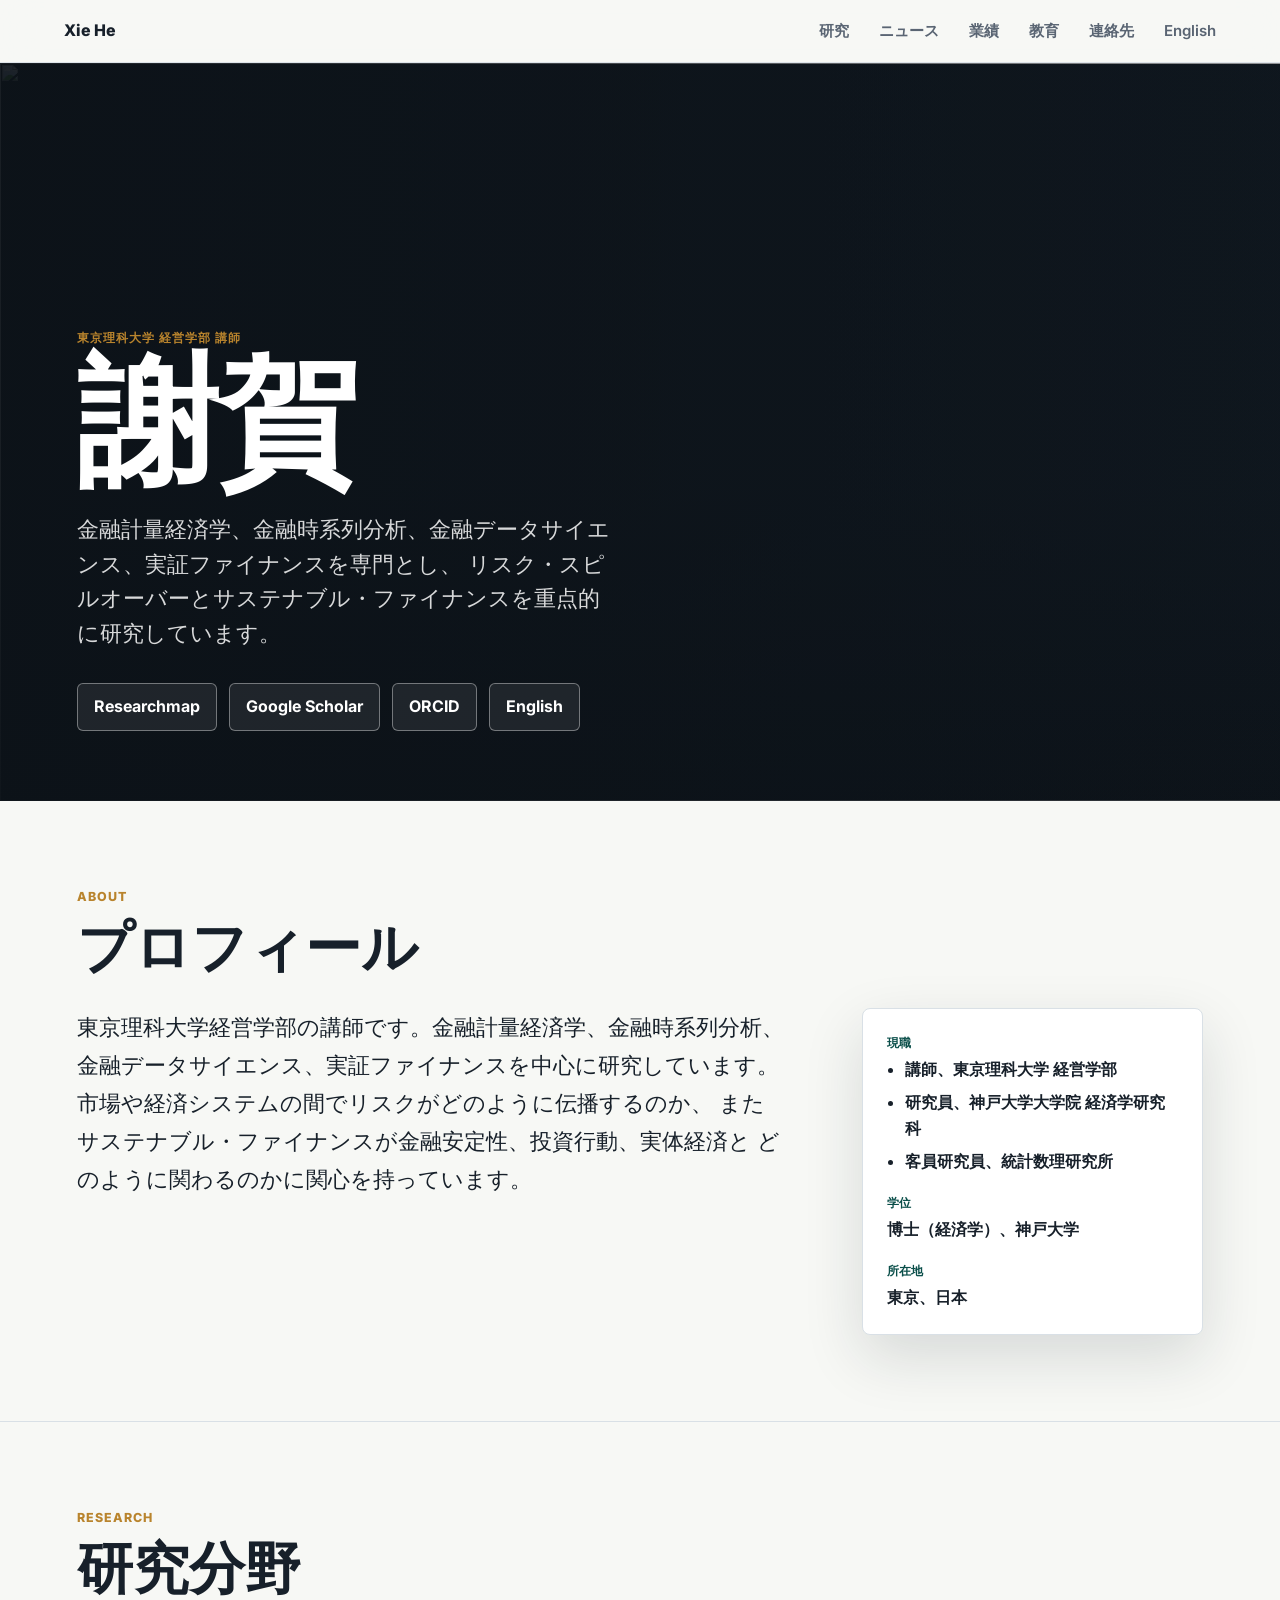
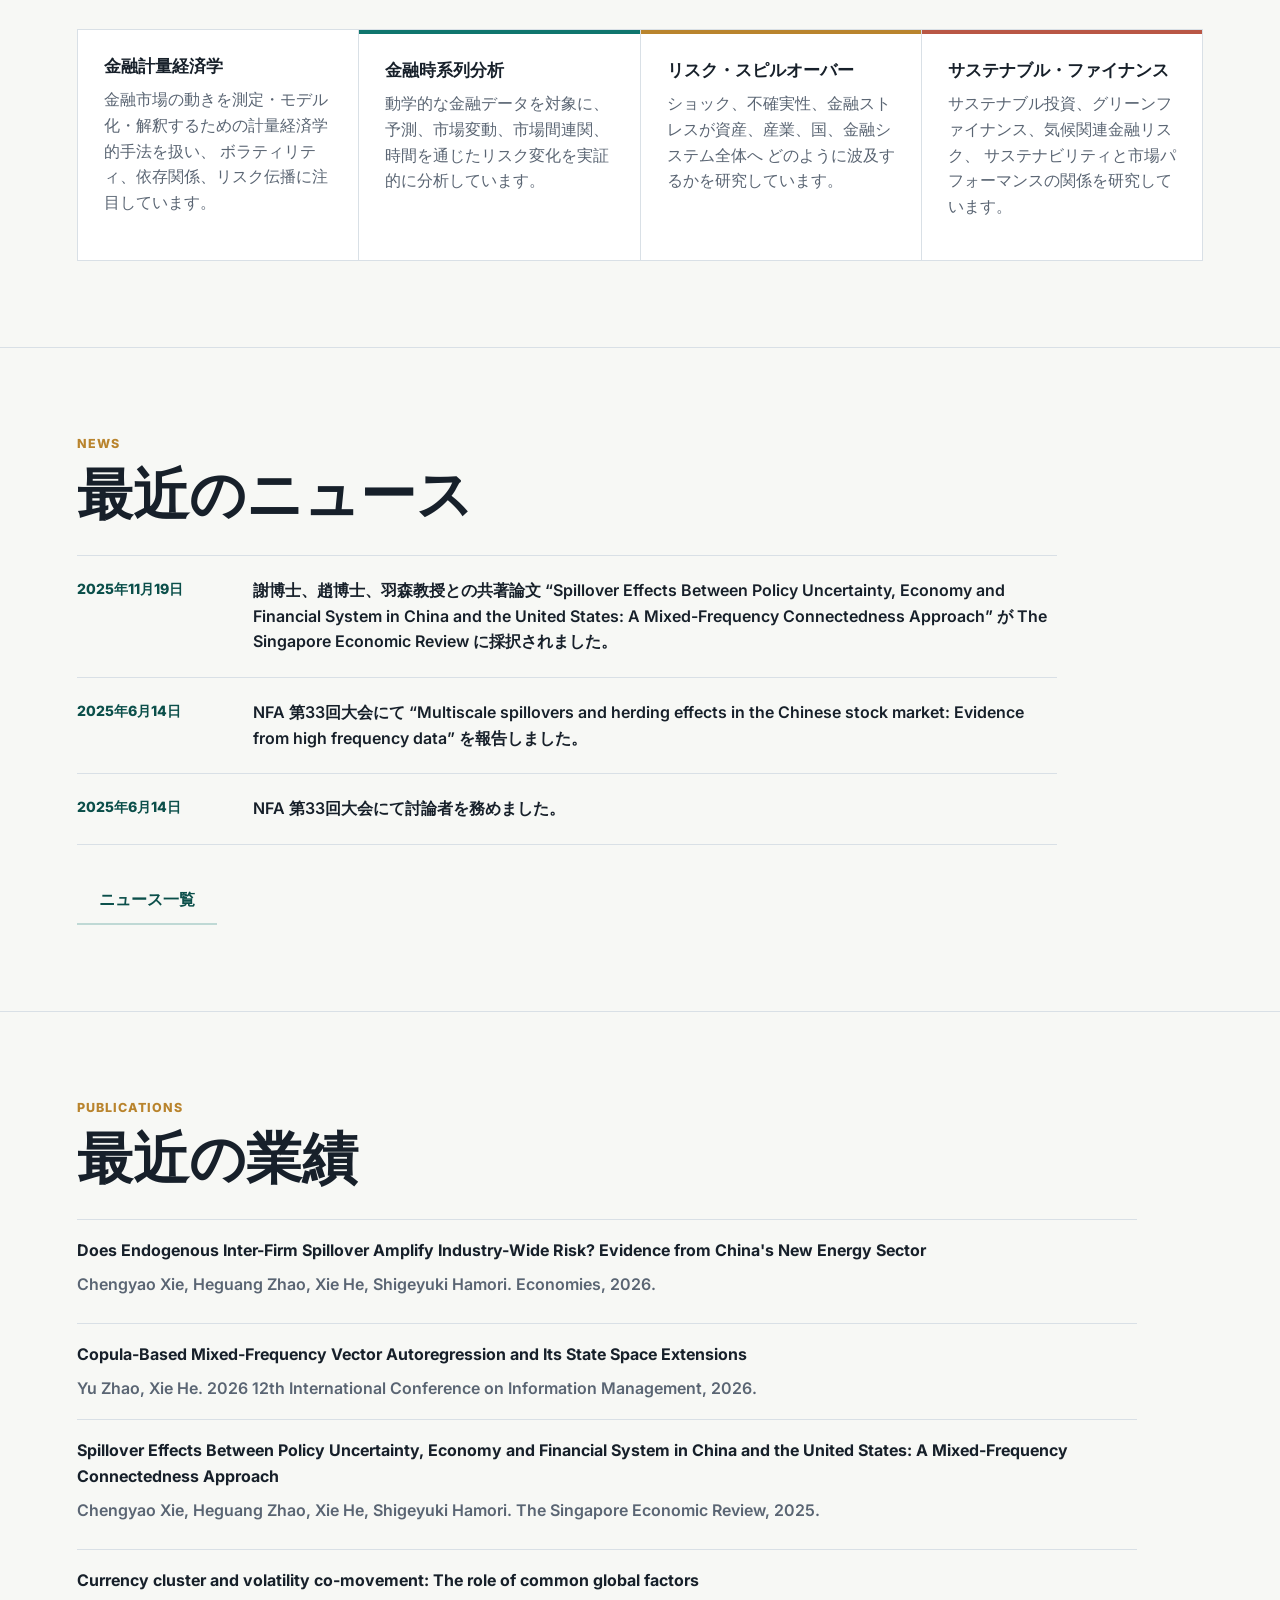
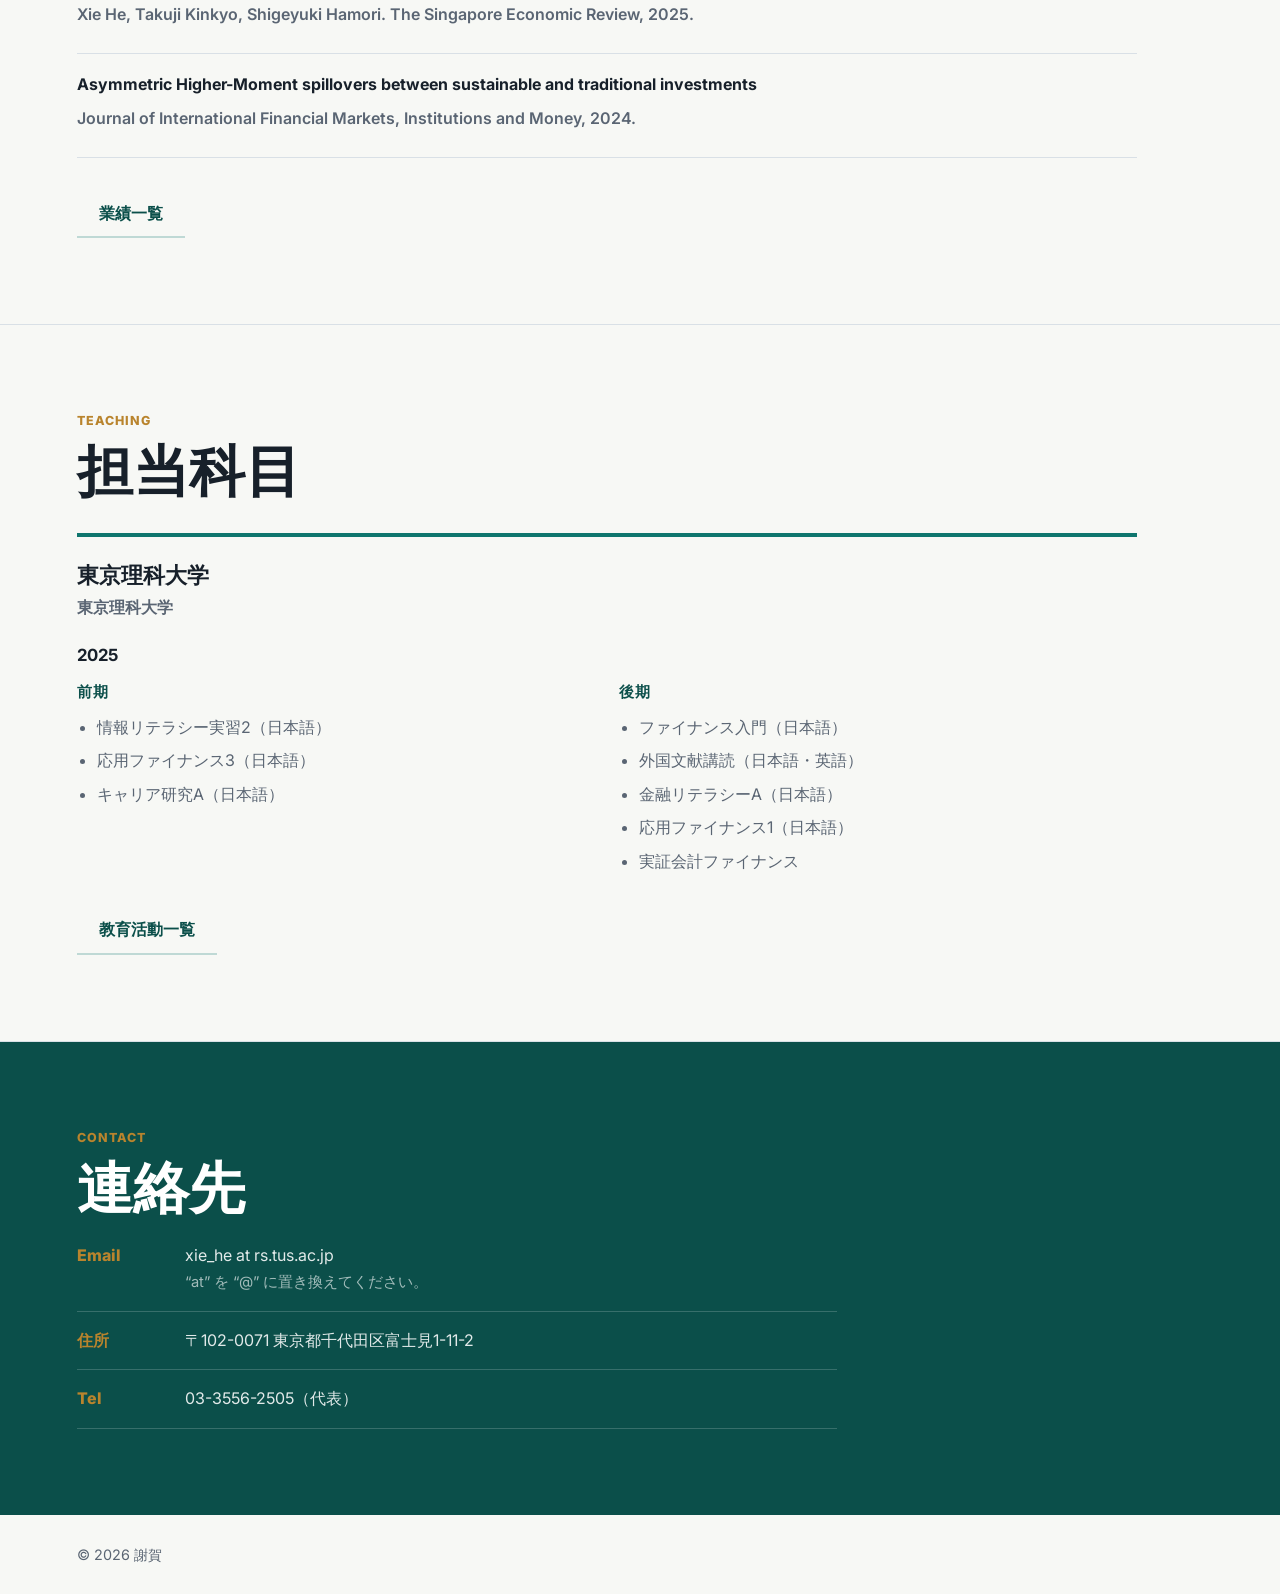
==== ja/index.html @ 9b055ab9 "Add Japanese version of academic site" ====
<!doctype html>
<html lang="ja">
  <head>
    <meta charset="utf-8">
    <meta name="viewport" content="width=device-width, initial-scale=1">
    <meta
      name="description"
      content="東京理科大学 経営学部 講師 謝賀の個人研究ウェブサイト。"
    >
    <title>謝賀 | 研究ウェブサイト</title>
    <link rel="preconnect" href="https://fonts.googleapis.com">
    <link rel="preconnect" href="https://fonts.gstatic.com" crossorigin>
    <link
      href="https://fonts.googleapis.com/css2?family=Inter:wght@400;500;600;700;800&family=Source+Serif+4:opsz,wght@8..60,600;8..60,700&display=swap"
      rel="stylesheet"
    >
    <link rel="stylesheet" href="../styles.css">
  </head>
  <body>
    <header class="site-header">
      <a class="brand" href="#top">Xie He</a>
      <nav class="nav" aria-label="主要ナビゲーション">
        <a href="#research">研究</a>
        <a href="#news">ニュース</a>
        <a href="#publications">業績</a>
        <a href="#teaching">教育</a>
        <a href="#contact">連絡先</a>
        <a href="../index.html">English</a>
      </nav>
    </header>

    <main id="top">
      <section class="hero" aria-labelledby="hero-title">
        <div class="hero-media" aria-hidden="true">
          <img src="../assets/xie-he-portrait.jpg" alt="">
        </div>
        <div class="hero-content">
          <p class="eyebrow">東京理科大学 経営学部 講師</p>
          <h1 id="hero-title">謝賀</h1>
          <p class="hero-summary">
            金融計量経済学、金融時系列分析、金融データサイエンス、実証ファイナンスを専門とし、
            リスク・スピルオーバーとサステナブル・ファイナンスを重点的に研究しています。
          </p>
          <div class="hero-actions" aria-label="プロフィールリンク">
            <a href="https://researchmap.jp/xie_he" target="_blank" rel="noreferrer">Researchmap</a>
            <a href="https://scholar.google.com/citations?user=bqwHCJ0AAAAJ&hl" target="_blank" rel="noreferrer">Google Scholar</a>
            <a href="https://orcid.org/0009-0007-1790-4005" target="_blank" rel="noreferrer">ORCID</a>
            <a href="../index.html">English</a>
          </div>
        </div>
      </section>

      <section class="intro band" aria-labelledby="about-title">
        <div class="section-heading">
          <p class="section-kicker">About</p>
          <h2 id="about-title">プロフィール</h2>
        </div>
        <div class="intro-grid">
          <p>
            東京理科大学経営学部の講師です。金融計量経済学、金融時系列分析、
            金融データサイエンス、実証ファイナンスを中心に研究しています。
            市場や経済システムの間でリスクがどのように伝播するのか、
            またサステナブル・ファイナンスが金融安定性、投資行動、実体経済と
            どのように関わるのかに関心を持っています。
          </p>
          <dl class="facts">
            <div>
              <dt>現職</dt>
              <dd>
                <ul>
                  <li>講師、東京理科大学 経営学部</li>
                  <li>研究員、神戸大学大学院 経済学研究科</li>
                  <li>客員研究員、統計数理研究所</li>
                </ul>
              </dd>
            </div>
            <div>
              <dt>学位</dt>
              <dd>博士（経済学）、神戸大学</dd>
            </div>
            <div>
              <dt>所在地</dt>
              <dd>東京、日本</dd>
            </div>
          </dl>
        </div>
      </section>

      <section id="research" class="band" aria-labelledby="research-title">
        <div class="section-heading">
          <p class="section-kicker">Research</p>
          <h2 id="research-title">研究分野</h2>
        </div>
        <div class="research-list">
          <article>
            <h3>金融計量経済学</h3>
            <p>
              金融市場の動きを測定・モデル化・解釈するための計量経済学的手法を扱い、
              ボラティリティ、依存関係、リスク伝播に注目しています。
            </p>
          </article>
          <article>
            <h3>金融時系列分析</h3>
            <p>
              動学的な金融データを対象に、予測、市場変動、市場間連関、
              時間を通じたリスク変化を実証的に分析しています。
            </p>
          </article>
          <article>
            <h3>リスク・スピルオーバー</h3>
            <p>
              ショック、不確実性、金融ストレスが資産、産業、国、金融システム全体へ
              どのように波及するかを研究しています。
            </p>
          </article>
          <article>
            <h3>サステナブル・ファイナンス</h3>
            <p>
              サステナブル投資、グリーンファイナンス、気候関連金融リスク、
              サステナビリティと市場パフォーマンスの関係を研究しています。
            </p>
          </article>
        </div>
      </section>

      <section id="news" class="band news" aria-labelledby="news-title">
        <div class="section-heading">
          <p class="section-kicker">News</p>
          <h2 id="news-title">最近のニュース</h2>
        </div>
        <ol class="news-list featured">
          <li>
            <time datetime="2025-11-19">2025年11月19日</time>
            <p>
              謝博士、趙博士、羽森教授との共著論文
              “Spillover Effects Between Policy Uncertainty, Economy and Financial System in China and the United States:
              A Mixed-Frequency Connectedness Approach” が The Singapore Economic Review に採択されました。
            </p>
          </li>
          <li>
            <time datetime="2025-06-14">2025年6月14日</time>
            <p>
              NFA 第33回大会にて “Multiscale spillovers and herding effects in the Chinese stock market:
              Evidence from high frequency data” を報告しました。
            </p>
          </li>
          <li>
            <time datetime="2025-06-14">2025年6月14日</time>
            <p>
              NFA 第33回大会にて討論者を務めました。
            </p>
          </li>
        </ol>
        <div class="text-link-row">
          <a class="button-link" href="news.html">ニュース一覧</a>
        </div>
      </section>

      <section id="publications" class="band publications" aria-labelledby="publications-title">
        <div class="section-heading">
          <p class="section-kicker">Publications</p>
          <h2 id="publications-title">最近の業績</h2>
        </div>
        <ol class="publication-list featured">
          <li>
            <a class="pub-title" href="https://doi.org/10.3390/economies14060197" target="_blank" rel="noreferrer">Does Endogenous Inter-Firm Spillover Amplify Industry-Wide Risk? Evidence from China's New Energy Sector</a>
            <span class="pub-meta">Chengyao Xie, Heguang Zhao, Xie He, Shigeyuki Hamori. Economies, 2026.</span>
            <div class="pub-abstract">
              <strong>Abstract</strong>
              <p>This study examines whether endogenous inter-firm volatility spillovers amplify industry risk in China's new energy sector. It constructs a leave-one-out industry index under a market-industry two-factor framework, extracts residual stock returns, and estimates firm-level residual conditional volatility. Based on these volatility series, the LASSO-VAR connectedness approach is employed to identify the direction, magnitude, and structure of firm-specific volatility spillovers across firms. The findings suggest that industry risk is driven not only by external shocks, but also by amplification mechanisms operating within the inter-firm network that are not captured by common factor models alone.</p>
            </div>
          </li>
          <li>
            <a class="pub-title" href="https://researchmap.jp/xie_he/published_papers/52926385?lang=en" target="_blank" rel="noreferrer">Copula-Based Mixed-Frequency Vector Autoregression and Its State Space Extensions</a>
            <span class="pub-meta">Yu Zhao, Xie He. 2026 12th International Conference on Information Management, 2026.</span>
          </li>
          <li>
            <a class="pub-title" href="https://doi.org/10.1142/S0217590825480029" target="_blank" rel="noreferrer">Spillover Effects Between Policy Uncertainty, Economy and Financial System in China and the United States: A Mixed-Frequency Connectedness Approach</a>
            <span class="pub-meta">Chengyao Xie, Heguang Zhao, Xie He, Shigeyuki Hamori. The Singapore Economic Review, 2025.</span>
            <div class="pub-abstract">
              <strong>Abstract</strong>
              <p>This study investigates the risk spillovers of economic policy uncertainty across macroeconomic and financial systems in China and the United States using mixed-frequency data. Employing a mixed-frequency connectedness approach, the analysis integrates monthly macroeconomic indicators with weekly financial variables to more accurately capture cross-country transmission mechanisms.</p>
            </div>
          </li>
          <li>
            <a class="pub-title" href="https://doi.org/10.1142/S0217590825500158" target="_blank" rel="noreferrer">Currency cluster and volatility co-movement: The role of common global factors</a>
            <span class="pub-meta">Xie He, Takuji Kinkyo, Shigeyuki Hamori. The Singapore Economic Review, 2025.</span>
            <div class="pub-abstract">
              <strong>Abstract</strong>
              <p>We investigate the role of common global factors in driving exchange rate behavior, with a particular focus on volatility and volatility co-movement. Utilizing the multivariate factor stochastic volatility model, we identify that exchange rate volatilities are best explained by a three-factor model. The results highlight the role of global factors in shaping currency dynamics.</p>
            </div>
          </li>
          <li>
            <a class="pub-title" href="https://doi.org/10.1016/j.intfin.2024.102078" target="_blank" rel="noreferrer">Asymmetric Higher-Moment spillovers between sustainable and traditional investments</a>
            <span class="pub-meta">Journal of International Financial Markets, Institutions and Money, 2024.</span>
            <div class="pub-abstract">
              <strong>Abstract</strong>
              <p>This study proposes a framework that decomposes volatility and higher-moment kurtosis into good and bad volatility/kurtosis related to positive and negative shocks. It analyzes spillover effects between sustainable and traditional investments and shows that bad volatility spillovers dominate good volatility spillovers during most periods, while good kurtosis spillovers usually dominate bad kurtosis spillovers.</p>
            </div>
          </li>
        </ol>
        <div class="text-link-row">
          <a class="button-link" href="publications.html">業績一覧</a>
        </div>
      </section>

      <section id="teaching" class="band teaching" aria-labelledby="teaching-title">
        <div class="section-heading">
          <p class="section-kicker">Teaching</p>
          <h2 id="teaching-title">担当科目</h2>
        </div>
        <div class="teaching-list">
          <article>
            <h3>東京理科大学</h3>
            <p class="teaching-name">東京理科大学</p>
            <div class="teaching-year">
              <h4>2025</h4>
              <div class="semester-grid">
                <div>
                  <h5>前期</h5>
                  <ul>
                    <li>情報リテラシー実習2（日本語）</li>
                    <li>応用ファイナンス3（日本語）</li>
                    <li>キャリア研究A（日本語）</li>
                  </ul>
                </div>
                <div>
                  <h5>後期</h5>
                  <ul>
                    <li>ファイナンス入門（日本語）</li>
                    <li>外国文献講読（日本語・英語）</li>
                    <li>金融リテラシーA（日本語）</li>
                    <li>応用ファイナンス1（日本語）</li>
                    <li>実証会計ファイナンス</li>
                  </ul>
                </div>
              </div>
            </div>
          </article>
        </div>
        <div class="text-link-row">
          <a class="button-link" href="teaching.html">教育活動一覧</a>
        </div>
      </section>

      <section id="contact" class="contact-band" aria-labelledby="contact-title">
        <div class="contact-content">
          <p class="section-kicker">Contact</p>
          <h2 id="contact-title">連絡先</h2>
          <dl class="contact-details">
            <div>
              <dt>Email</dt>
              <dd>xie_he at rs.tus.ac.jp <span>“at” を “@” に置き換えてください。</span></dd>
            </div>
            <div>
              <dt>住所</dt>
              <dd>〒102-0071 東京都千代田区富士見1-11-2</dd>
            </div>
            <div>
              <dt>Tel</dt>
              <dd>03-3556-2505（代表）</dd>
            </div>
          </dl>
        </div>
      </section>
    </main>

    <footer class="site-footer">
      <span>© 2026 謝賀</span>
    </footer>
    <script src="../abstracts.js"></script>
  </body>
</html>
---- styles.css ----
:root {
  --ink: #17202a;
  --muted: #5a6573;
  --line: #d9e0e6;
  --paper: #f7f8f5;
  --white: #ffffff;
  --teal: #0f766e;
  --teal-dark: #0b4f4a;
  --gold: #b9842d;
  --coral: #b95745;
  --shadow: 0 22px 60px rgba(23, 32, 42, 0.14);
}

* {
  box-sizing: border-box;
}

html {
  scroll-behavior: smooth;
}

body {
  margin: 0;
  color: var(--ink);
  background: var(--paper);
  font-family: Inter, "Hiragino Sans", "Yu Gothic", "Meiryo", system-ui, -apple-system, BlinkMacSystemFont, "Segoe UI", sans-serif;
  line-height: 1.6;
}

a {
  color: inherit;
  text-decoration: none;
}

.site-header {
  position: sticky;
  top: 0;
  z-index: 10;
  display: flex;
  align-items: center;
  justify-content: space-between;
  gap: 24px;
  padding: 18px clamp(20px, 5vw, 72px);
  background: rgba(247, 248, 245, 0.9);
  border-bottom: 1px solid rgba(217, 224, 230, 0.8);
  backdrop-filter: blur(18px);
}

.brand {
  font-weight: 800;
  letter-spacing: 0;
}

.nav {
  display: flex;
  align-items: center;
  gap: clamp(14px, 3vw, 30px);
  color: var(--muted);
  font-size: 0.94rem;
  font-weight: 600;
}

.nav a:hover,
.text-link-row a:hover,
.contact-links a:hover {
  color: var(--teal);
}

.hero {
  min-height: 82vh;
  display: grid;
  align-items: end;
  position: relative;
  isolation: isolate;
  overflow: hidden;
  padding: 120px clamp(22px, 6vw, 84px) 70px;
  color: var(--white);
  background: #101820;
}

.hero-media {
  position: absolute;
  inset: 0;
  z-index: -2;
}

.hero-media img {
  width: 120%;
  height: 100%;
  max-width: none;
  object-fit: cover;
  object-position: center 24%;
  filter: saturate(0.9);
}

.hero::after {
  content: "";
  position: absolute;
  inset: 0;
  z-index: -1;
  background:
    linear-gradient(90deg, rgba(12, 18, 24, 0.92), rgba(12, 18, 24, 0.66) 45%, rgba(12, 18, 24, 0.2)),
    linear-gradient(0deg, rgba(12, 18, 24, 0.72), rgba(12, 18, 24, 0.08) 42%);
}

.hero-content {
  max-width: 820px;
}

.eyebrow,
.section-kicker {
  margin: 0 0 12px;
  color: var(--gold);
  font-size: 0.78rem;
  font-weight: 800;
  letter-spacing: 0.08em;
  text-transform: uppercase;
}

.hero h1 {
  margin: 0;
  font-family: "Source Serif 4", Georgia, serif;
  font-size: clamp(4.4rem, 11vw, 9rem);
  line-height: 0.88;
  letter-spacing: 0;
}

.hero-summary {
  max-width: 540px;
  margin: 28px 0 0;
  color: rgba(255, 255, 255, 0.84);
  font-size: clamp(1.05rem, 2.2vw, 1.36rem);
}

.hero-actions,
.text-link-row,
.contact-links {
  display: flex;
  flex-wrap: wrap;
  gap: 12px;
  margin-top: 32px;
}

.hero-actions a,
.contact-links a {
  min-height: 44px;
  display: inline-flex;
  align-items: center;
  justify-content: center;
  padding: 10px 16px;
  border: 1px solid rgba(255, 255, 255, 0.38);
  background: rgba(255, 255, 255, 0.08);
  color: var(--white);
  font-weight: 700;
  border-radius: 6px;
}

.hero-actions a:hover {
  background: rgba(255, 255, 255, 0.18);
}

.band {
  padding: 86px clamp(22px, 6vw, 84px);
  border-bottom: 1px solid var(--line);
}

.section-heading {
  max-width: 780px;
  margin-bottom: 32px;
}

.section-heading.compact {
  margin-bottom: 16px;
}

h2 {
  margin: 0;
  font-family: "Source Serif 4", Georgia, serif;
  font-size: clamp(2rem, 4.8vw, 3.5rem);
  line-height: 1.02;
  letter-spacing: 0;
}

h3 {
  margin: 0 0 10px;
  font-size: 1.06rem;
  line-height: 1.25;
}

p {
  margin: 0;
  color: var(--muted);
}

.intro-grid {
  display: grid;
  grid-template-columns: minmax(0, 1.35fr) minmax(280px, 0.65fr);
  gap: clamp(30px, 6vw, 80px);
  align-items: start;
}

.intro-grid > p {
  max-width: 820px;
  color: var(--ink);
  font-size: clamp(1.12rem, 2vw, 1.36rem);
  line-height: 1.75;
}

.facts {
  margin: 0;
  display: grid;
  gap: 18px;
  padding: 24px;
  background: var(--white);
  border: 1px solid var(--line);
  border-radius: 8px;
  box-shadow: var(--shadow);
}

.facts div {
  display: grid;
  gap: 4px;
}

.facts dt {
  color: var(--teal-dark);
  font-size: 0.78rem;
  font-weight: 800;
  text-transform: uppercase;
}

.facts dd {
  margin: 0;
  color: var(--ink);
  font-weight: 600;
}

.facts ul {
  margin: 0;
  padding-left: 18px;
}

.facts li + li {
  margin-top: 8px;
}

.research-list {
  display: grid;
  grid-template-columns: repeat(4, minmax(0, 1fr));
  gap: 1px;
  background: var(--line);
  border: 1px solid var(--line);
}

.research-list article {
  min-height: 230px;
  padding: 26px;
  background: var(--white);
}

.research-list article:nth-child(2) {
  border-top: 4px solid var(--teal);
}

.research-list article:nth-child(3) {
  border-top: 4px solid var(--gold);
}

.research-list article:nth-child(4) {
  border-top: 4px solid var(--coral);
}

.publication-list {
  max-width: 1060px;
  margin: 0;
  padding: 0;
  list-style: none;
  border-top: 1px solid var(--line);
}

.publication-group {
  max-width: 1060px;
  margin-top: 34px;
}

.publication-group:first-of-type {
  margin-top: 0;
}

.publication-group h3 {
  margin: 0 0 12px;
  font-size: 1rem;
  text-transform: uppercase;
  letter-spacing: 0.08em;
  color: var(--deep);
}

.publication-list li {
  display: grid;
  grid-template-columns: minmax(0, 1fr) minmax(140px, 220px);
  gap: 20px;
  padding: 22px 0;
  border-bottom: 1px solid var(--line);
}

.publication-list.detailed li {
  grid-template-columns: 1fr;
  gap: 8px;
}

.publication-list.featured {
  margin-bottom: 26px;
}

.publication-list.featured li {
  grid-template-columns: 1fr;
  gap: 8px;
  padding: 18px 0;
}

.news-list {
  max-width: 980px;
  margin: 0;
  padding: 0;
  list-style: none;
  border-top: 1px solid var(--line);
}

.news-list li {
  display: grid;
  grid-template-columns: 150px minmax(0, 1fr);
  gap: 26px;
  padding: 22px 0;
  border-bottom: 1px solid var(--line);
}

.news-list.featured {
  margin-bottom: 26px;
}

.news-list time {
  color: var(--teal-dark);
  font-size: 0.88rem;
  font-weight: 800;
  text-transform: uppercase;
}

.news-list p {
  color: var(--ink);
  font-weight: 600;
}

.pub-title {
  font-weight: 700;
}

a.pub-title {
  color: var(--deep);
  text-decoration-color: var(--teal);
  text-underline-offset: 4px;
}

.pub-meta {
  color: var(--muted);
  font-weight: 600;
}

.pub-abstract {
  grid-column: 1 / -1;
  max-height: 0;
  margin-top: 0;
  overflow: hidden;
  color: var(--muted);
  font-size: 0.94rem;
  line-height: 1.65;
  opacity: 0;
  transition: max-height 0.28s ease, margin-top 0.28s ease, opacity 0.22s ease;
}

.publication-list li:hover .pub-abstract,
.publication-list li:focus-within .pub-abstract,
.publication-list li.abstract-open .pub-abstract {
  max-height: 520px;
  margin-top: 4px;
  opacity: 1;
}

.pub-abstract strong {
  color: var(--teal-dark);
  font-size: 0.78rem;
  letter-spacing: 0.08em;
  text-transform: uppercase;
}

.publication-summary {
  max-width: 680px;
  margin: 0 0 24px;
  color: var(--muted);
  font-size: 1.05rem;
}

.button-link {
  display: inline-flex;
  align-items: center;
  justify-content: center;
  min-height: 48px;
  padding: 0 22px;
  border: 1px solid var(--deep);
  background: var(--deep);
  color: #fff;
  font-weight: 800;
  text-decoration: none;
}

.publication-page {
  padding-top: 72px;
}

.publication-hero {
  padding-bottom: 36px;
}

.publication-hero h1 {
  margin: 0 0 14px;
  font-family: "Source Serif 4", Georgia, serif;
  font-size: clamp(2.4rem, 6vw, 4.8rem);
  line-height: 0.95;
  letter-spacing: 0;
}

.publication-hero p:last-child {
  max-width: 720px;
  color: var(--muted);
}

.publication-section {
  padding-top: 34px;
}

.publication-section h2 {
  margin: 0 0 20px;
  font-family: "Source Serif 4", Georgia, serif;
  font-size: clamp(1.8rem, 3vw, 2.8rem);
  letter-spacing: 0;
}

.news-section h2 {
  margin: 0 0 20px;
  font-family: "Source Serif 4", Georgia, serif;
  font-size: clamp(1.8rem, 3vw, 2.8rem);
  letter-spacing: 0;
}

.text-link-row a {
  color: var(--teal-dark);
  font-weight: 800;
  border-bottom: 2px solid rgba(15, 118, 110, 0.24);
}

.split {
  display: grid;
  grid-template-columns: repeat(2, minmax(0, 1fr));
  gap: clamp(32px, 6vw, 84px);
}

.split > div {
  padding-top: 28px;
  border-top: 4px solid var(--teal);
}

.split > div:last-child {
  border-top-color: var(--gold);
}

.teaching-list {
  display: grid;
  gap: 30px;
  max-width: 1060px;
}

.teaching-list article {
  padding-top: 24px;
  border-top: 4px solid var(--teal);
}

.teaching-list article:nth-child(2) {
  border-top-color: var(--gold);
}

.teaching-list h3 {
  margin: 0;
  font-size: 1.4rem;
}

.teaching-name {
  margin: 6px 0 20px;
  color: var(--muted);
  font-weight: 700;
}

.teaching-year {
  margin-top: 22px;
}

.teaching-year h4 {
  margin: 0 0 12px;
  font-size: 1.05rem;
}

.semester-grid {
  display: grid;
  grid-template-columns: repeat(2, minmax(0, 1fr));
  gap: 24px;
}

.semester-grid.single {
  grid-template-columns: 1fr;
}

.semester-grid h5 {
  margin: 0 0 10px;
  color: var(--teal-dark);
  font-size: 0.92rem;
  text-transform: uppercase;
  letter-spacing: 0.08em;
}

.semester-grid ul {
  margin: 0;
  padding-left: 20px;
  color: var(--muted);
}

.semester-grid li + li {
  margin-top: 8px;
}

.contact-band {
  padding: 86px clamp(22px, 6vw, 84px);
  color: var(--white);
  background: var(--teal-dark);
}

.contact-content {
  max-width: 850px;
}

.contact-content p:not(.section-kicker) {
  max-width: 660px;
  margin-top: 18px;
  color: rgba(255, 255, 255, 0.78);
}

.contact-details {
  display: grid;
  gap: 16px;
  max-width: 760px;
  margin: 26px 0 0;
}

.contact-details div {
  display: grid;
  grid-template-columns: 90px minmax(0, 1fr);
  gap: 18px;
  padding-bottom: 16px;
  border-bottom: 1px solid rgba(255, 255, 255, 0.18);
}

.contact-details dt {
  color: var(--gold);
  font-weight: 800;
}

.contact-details dd {
  margin: 0;
  color: rgba(255, 255, 255, 0.88);
}

.contact-details span {
  display: block;
  margin-top: 3px;
  color: rgba(255, 255, 255, 0.62);
  font-size: 0.92rem;
}

.contact-links a {
  border-color: rgba(255, 255, 255, 0.28);
}

.site-footer {
  display: flex;
  justify-content: space-between;
  gap: 20px;
  padding: 28px clamp(22px, 6vw, 84px);
  color: var(--muted);
  font-size: 0.9rem;
}

@media (max-width: 920px) {
  .intro-grid,
  .split,
  .publication-list li,
  .news-list li,
  .semester-grid {
    grid-template-columns: 1fr;
  }

  .contact-details div {
    grid-template-columns: 1fr;
    gap: 4px;
  }

  .research-list {
    grid-template-columns: repeat(2, minmax(0, 1fr));
  }
}

@media (max-width: 680px) {
  .site-header {
    align-items: flex-start;
    flex-direction: column;
    padding-block: 14px;
  }

  .nav {
    width: 100%;
    gap: 10px;
    overflow-x: auto;
    padding-bottom: 2px;
    font-size: 0.86rem;
  }

  .hero {
    min-height: 76vh;
    padding-top: 100px;
  }

  .hero-media img {
    width: 100%;
    object-position: 68% 24%;
  }

  .hero::after {
    background:
      linear-gradient(90deg, rgba(12, 18, 24, 0.94), rgba(12, 18, 24, 0.72)),
      linear-gradient(0deg, rgba(12, 18, 24, 0.76), rgba(12, 18, 24, 0.14));
  }

  .hero h1 {
    font-size: clamp(4rem, 22vw, 6rem);
  }

  .band,
  .contact-band {
    padding-block: 62px;
  }

  .research-list {
    grid-template-columns: 1fr;
  }

  .research-list article {
    min-height: auto;
  }

  .site-footer {
    flex-direction: column;
  }
}
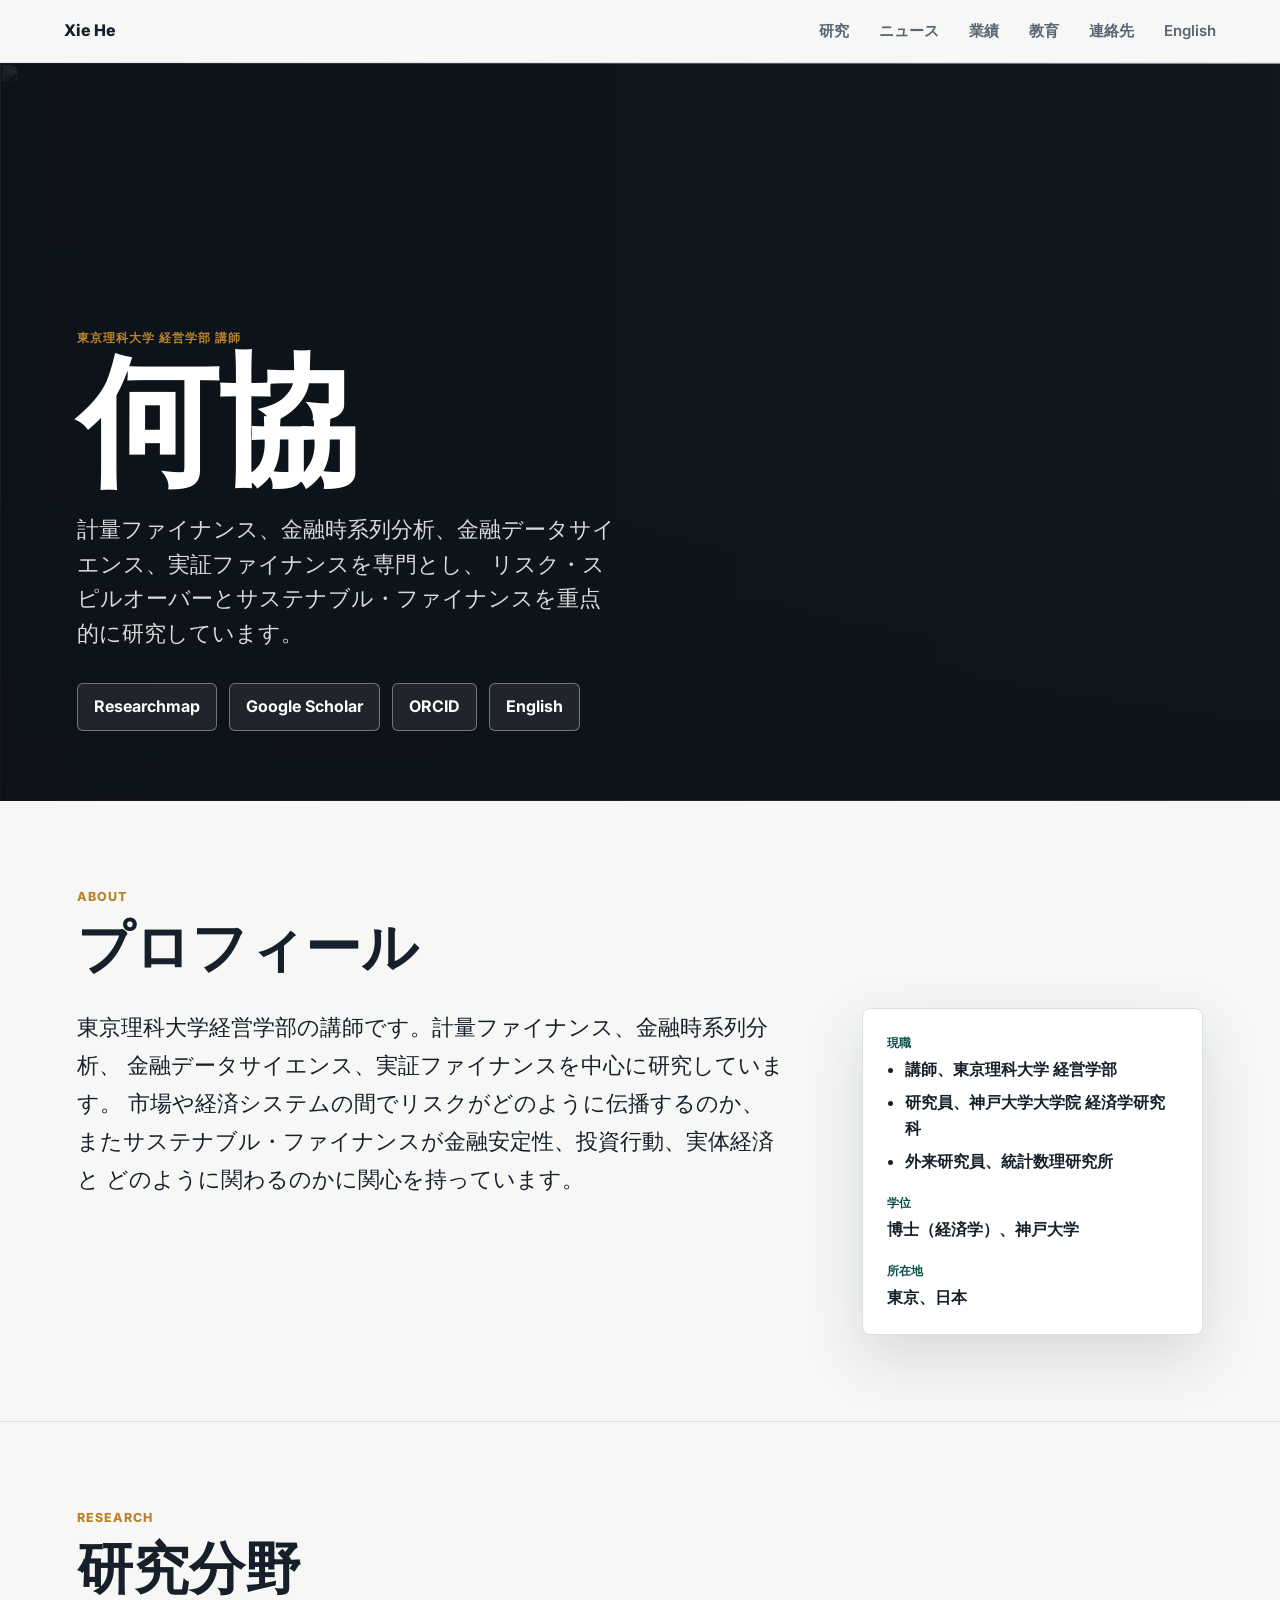
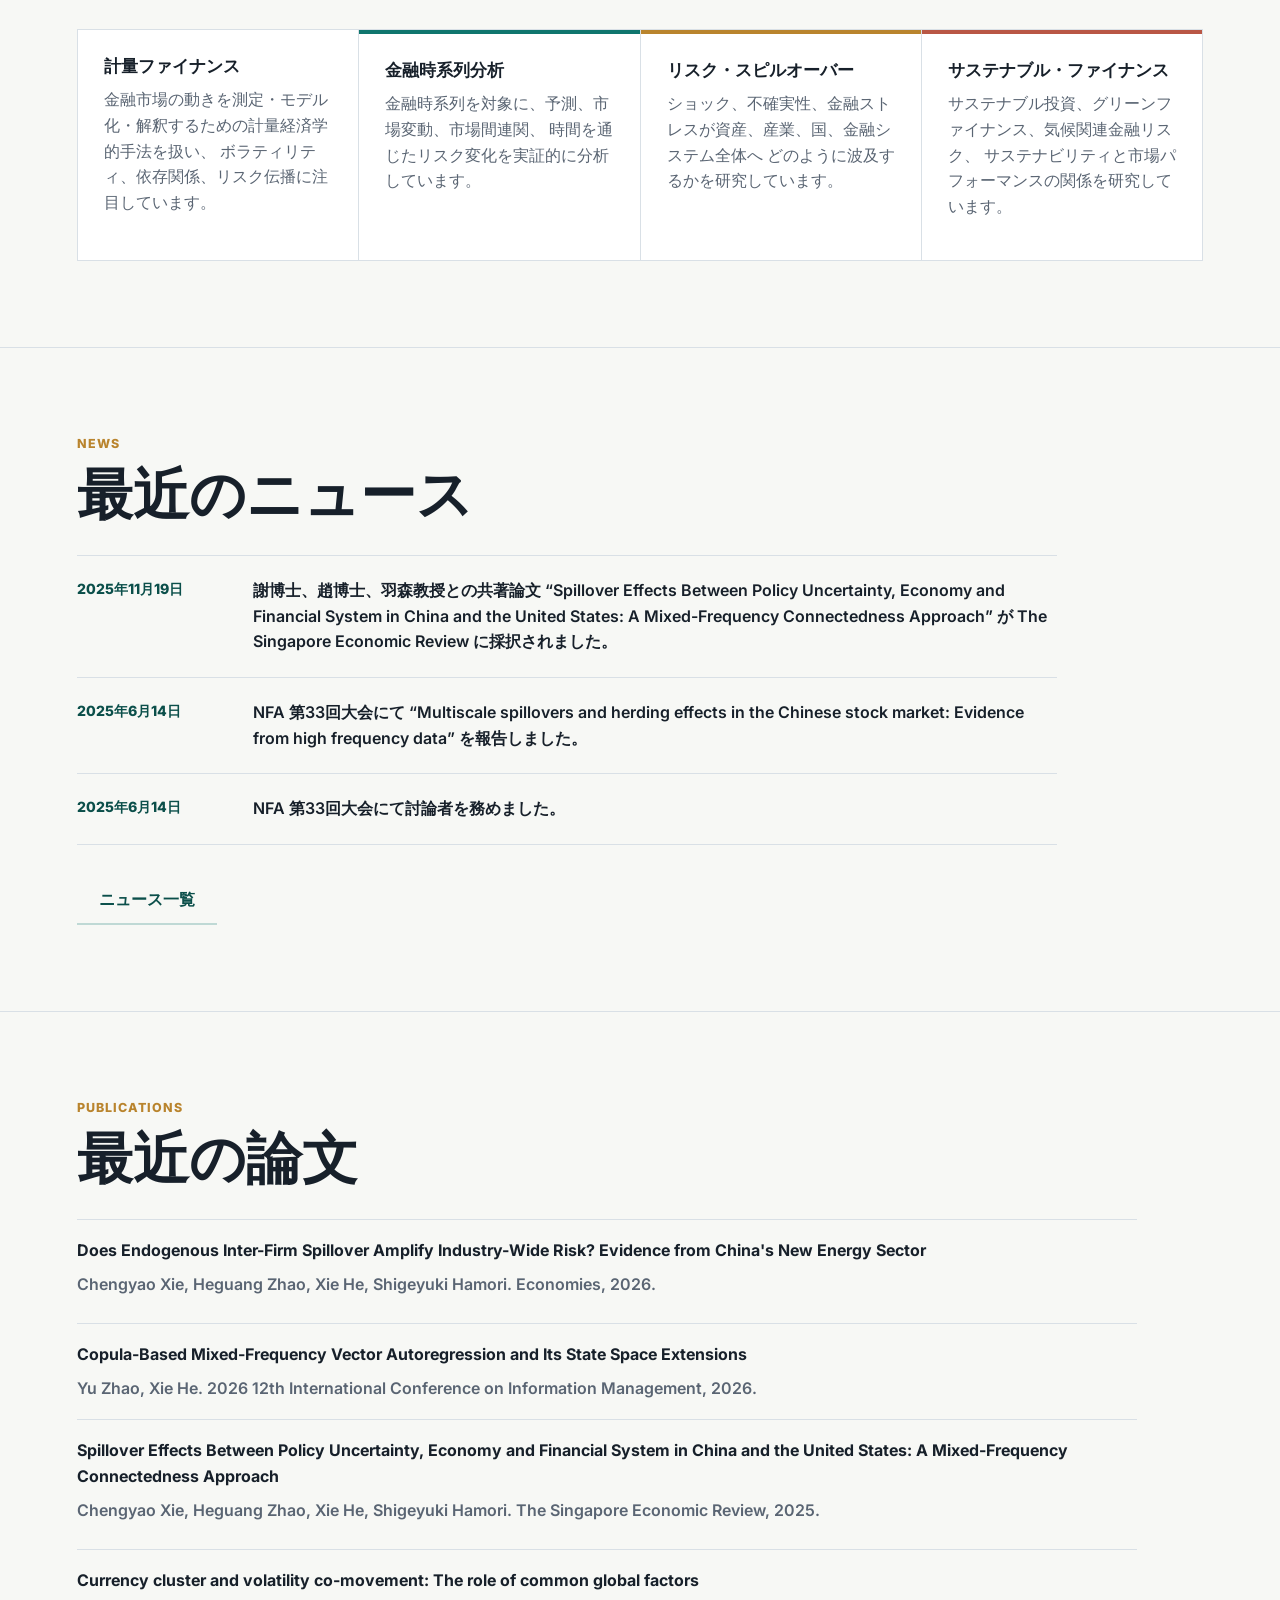
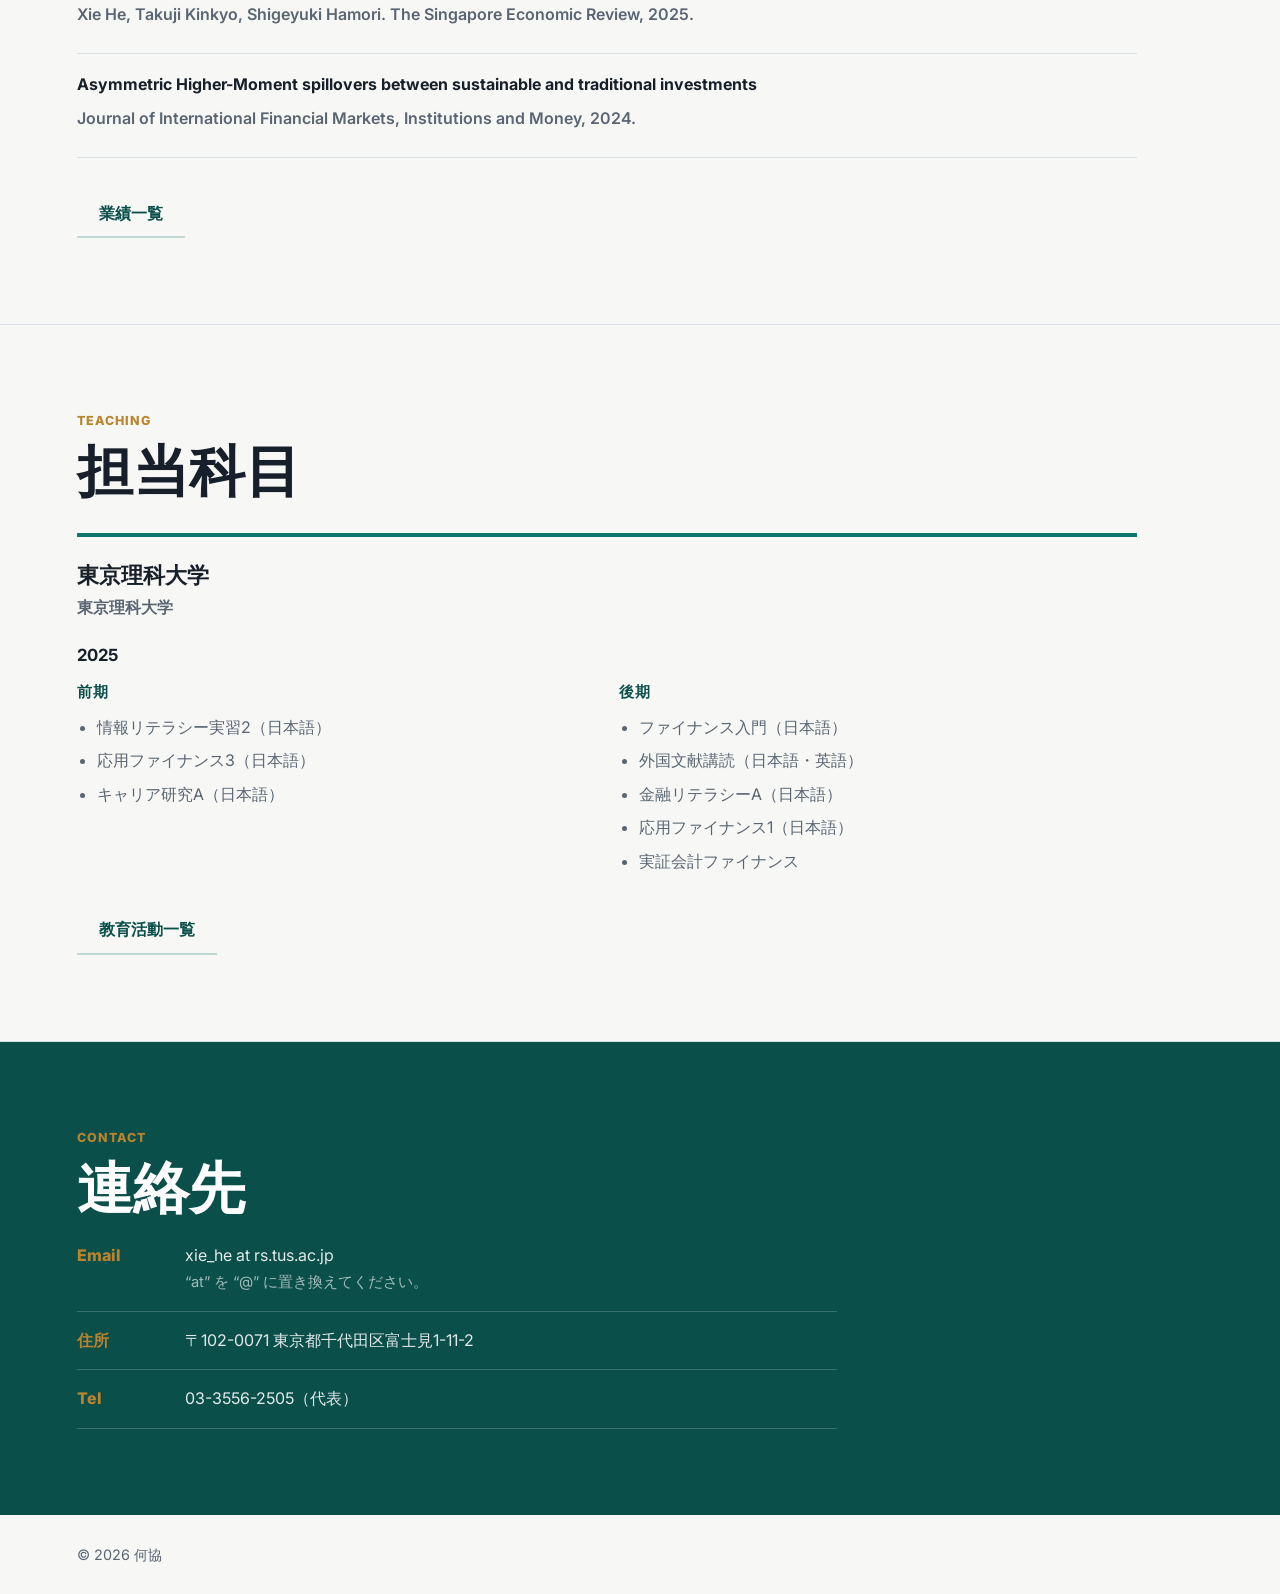
==== commit a1c036f0: "Refine Japanese site wording" ====
--- a/ja/index.html
+++ b/ja/index.html
@@ -5,9 +5,9 @@
     <meta name="viewport" content="width=device-width, initial-scale=1">
     <meta
       name="description"
-      content="東京理科大学 経営学部 講師 謝賀の個人研究ウェブサイト。"
+      content="東京理科大学 経営学部 講師 何協の個人研究ウェブサイト。"
     >
-    <title>謝賀 | 研究ウェブサイト</title>
+    <title>何協 | 研究ウェブサイト</title>
     <link rel="preconnect" href="https://fonts.googleapis.com">
     <link rel="preconnect" href="https://fonts.gstatic.com" crossorigin>
     <link
@@ -36,9 +36,9 @@
         </div>
         <div class="hero-content">
           <p class="eyebrow">東京理科大学 経営学部 講師</p>
-          <h1 id="hero-title">謝賀</h1>
+          <h1 id="hero-title">何協</h1>
           <p class="hero-summary">
-            金融計量経済学、金融時系列分析、金融データサイエンス、実証ファイナンスを専門とし、
+            計量ファイナンス、金融時系列分析、金融データサイエンス、実証ファイナンスを専門とし、
             リスク・スピルオーバーとサステナブル・ファイナンスを重点的に研究しています。
           </p>
           <div class="hero-actions" aria-label="プロフィールリンク">
@@ -57,7 +57,7 @@
         </div>
         <div class="intro-grid">
           <p>
-            東京理科大学経営学部の講師です。金融計量経済学、金融時系列分析、
+            東京理科大学経営学部の講師です。計量ファイナンス、金融時系列分析、
             金融データサイエンス、実証ファイナンスを中心に研究しています。
             市場や経済システムの間でリスクがどのように伝播するのか、
             またサステナブル・ファイナンスが金融安定性、投資行動、実体経済と
@@ -70,7 +70,7 @@
                 <ul>
                   <li>講師、東京理科大学 経営学部</li>
                   <li>研究員、神戸大学大学院 経済学研究科</li>
-                  <li>客員研究員、統計数理研究所</li>
+                  <li>外来研究員、統計数理研究所</li>
                 </ul>
               </dd>
             </div>
@@ -93,7 +93,7 @@
         </div>
         <div class="research-list">
           <article>
-            <h3>金融計量経済学</h3>
+            <h3>計量ファイナンス</h3>
             <p>
               金融市場の動きを測定・モデル化・解釈するための計量経済学的手法を扱い、
               ボラティリティ、依存関係、リスク伝播に注目しています。
@@ -102,7 +102,7 @@
           <article>
             <h3>金融時系列分析</h3>
             <p>
-              動学的な金融データを対象に、予測、市場変動、市場間連関、
+              金融時系列を対象に、予測、市場変動、市場間連関、
               時間を通じたリスク変化を実証的に分析しています。
             </p>
           </article>
@@ -159,7 +159,7 @@
       <section id="publications" class="band publications" aria-labelledby="publications-title">
         <div class="section-heading">
           <p class="section-kicker">Publications</p>
-          <h2 id="publications-title">最近の業績</h2>
+          <h2 id="publications-title">最近の論文</h2>
         </div>
         <ol class="publication-list featured">
           <li>
@@ -266,7 +266,7 @@
     </main>
 
     <footer class="site-footer">
-      <span>© 2026 謝賀</span>
+      <span>© 2026 何協</span>
     </footer>
     <script src="../abstracts.js"></script>
   </body>
